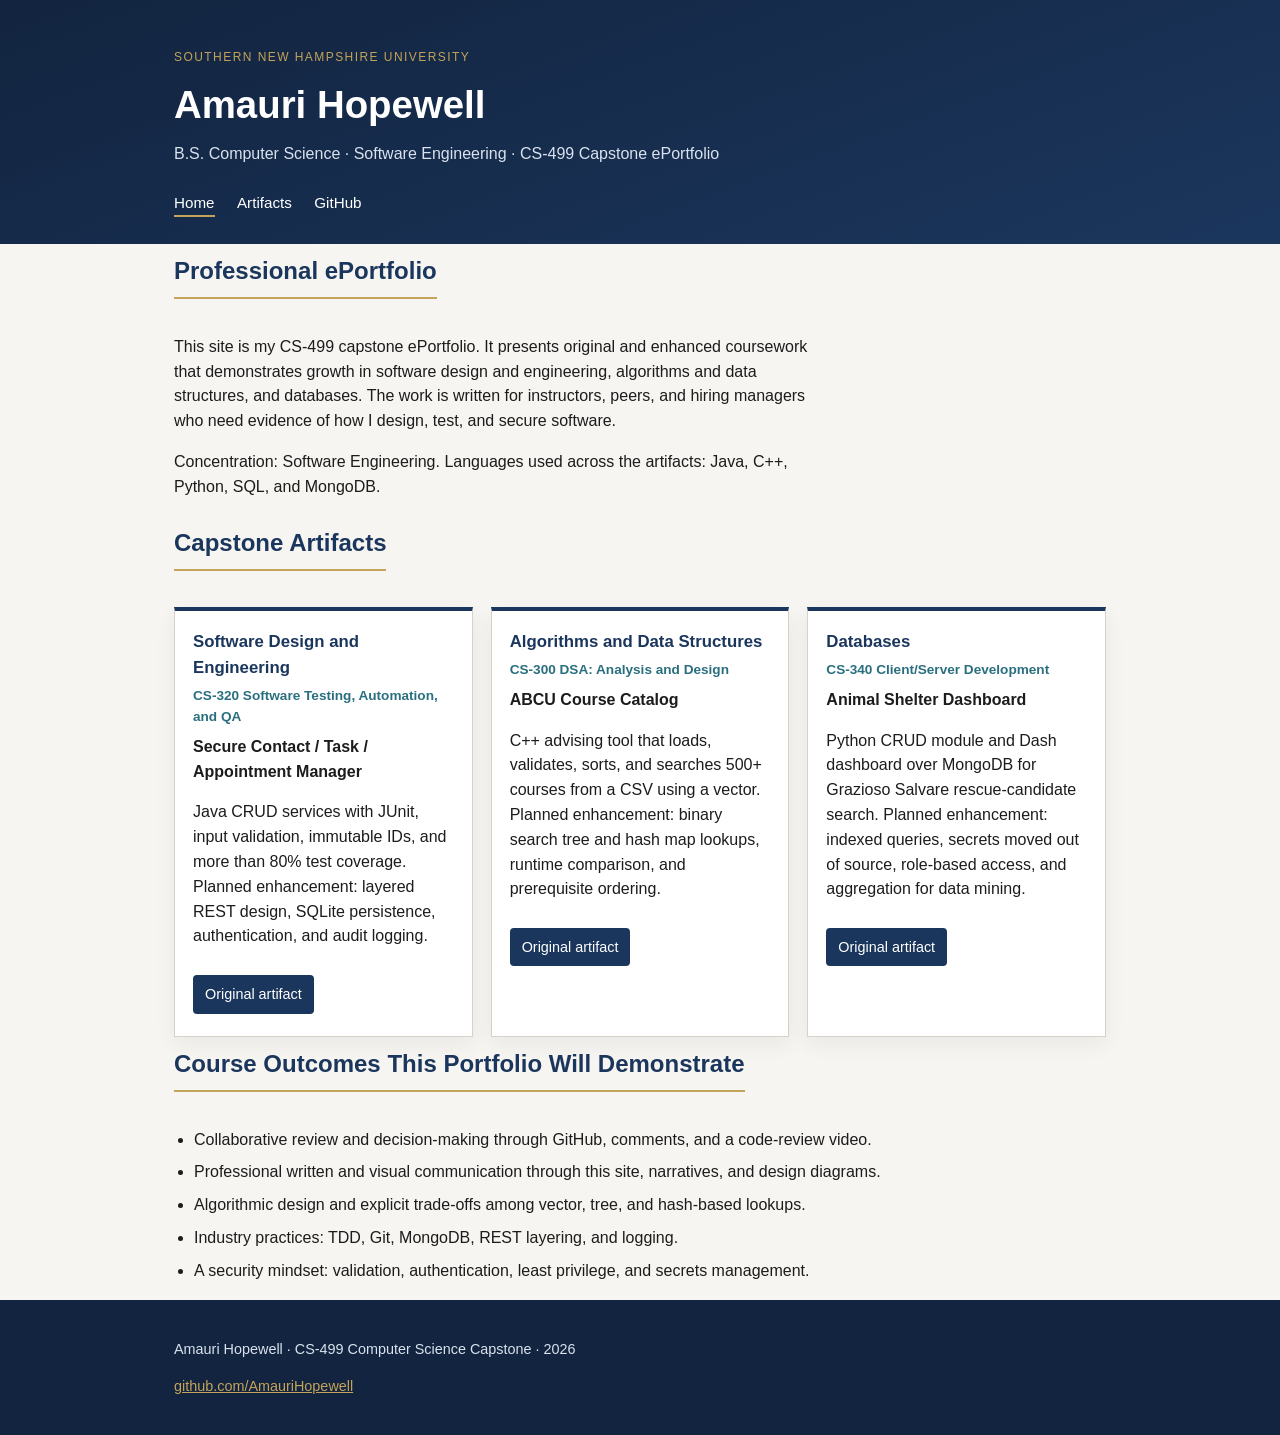
==== index.html @ eaffdd73 "Add CS-499 ePortfolio homepage for GitHub Pages." ====
<!DOCTYPE html>
<html lang="en">
<head>
  <meta charset="UTF-8" />
  <meta name="viewport" content="width=device-width, initial-scale=1" />
  <title>Amauri Hopewell | CS-499 ePortfolio</title>
  <link rel="stylesheet" href="styles.css" />
</head>
<body>
  <header class="site-header">
    <div class="wrap">
      <p class="eyebrow">Southern New Hampshire University</p>
      <h1>Amauri Hopewell</h1>
      <p class="tagline">B.S. Computer Science &middot; Software Engineering &middot; CS-499 Capstone ePortfolio</p>
      <nav>
        <a href="index.html" class="active">Home</a>
        <a href="#artifacts">Artifacts</a>
        <a href="https://github.com/AmauriHopewell" target="_blank" rel="noopener">GitHub</a>
      </nav>
    </div>
  </header>

  <main class="wrap">
    <section class="intro">
      <h2>Professional ePortfolio</h2>
      <p>
        This site is my CS-499 capstone ePortfolio. It presents original and enhanced
        coursework that demonstrates growth in software design and engineering,
        algorithms and data structures, and databases. The work is written for
        instructors, peers, and hiring managers who need evidence of how I design,
        test, and secure software.
      </p>
      <p>
        Concentration: Software Engineering. Languages used across the artifacts:
        Java, C++, Python, SQL, and MongoDB.
      </p>
    </section>

    <section id="artifacts">
      <h2>Capstone Artifacts</h2>
      <div class="cards">
        <article class="card">
          <h3>Software Design and Engineering</h3>
          <p class="origin">CS-320 Software Testing, Automation, and QA</p>
          <h4>Secure Contact / Task / Appointment Manager</h4>
          <p>
            Java CRUD services with JUnit, input validation, immutable IDs, and
            more than 80% test coverage. Planned enhancement: layered REST design,
            SQLite persistence, authentication, and audit logging.
          </p>
          <a class="btn" href="https://github.com/AmauriHopewell/CS320" target="_blank" rel="noopener">Original artifact</a>
        </article>

        <article class="card">
          <h3>Algorithms and Data Structures</h3>
          <p class="origin">CS-300 DSA: Analysis and Design</p>
          <h4>ABCU Course Catalog</h4>
          <p>
            C++ advising tool that loads, validates, sorts, and searches 500+
            courses from a CSV using a vector. Planned enhancement: binary search
            tree and hash map lookups, runtime comparison, and prerequisite ordering.
          </p>
          <a class="btn" href="https://github.com/AmauriHopewell/CS300" target="_blank" rel="noopener">Original artifact</a>
        </article>

        <article class="card">
          <h3>Databases</h3>
          <p class="origin">CS-340 Client/Server Development</p>
          <h4>Animal Shelter Dashboard</h4>
          <p>
            Python CRUD module and Dash dashboard over MongoDB for Grazioso Salvare
            rescue-candidate search. Planned enhancement: indexed queries, secrets
            moved out of source, role-based access, and aggregation for data mining.
          </p>
          <a class="btn" href="https://github.com/AmauriHopewell/CS340" target="_blank" rel="noopener">Original artifact</a>
        </article>
      </div>
    </section>

    <section>
      <h2>Course Outcomes This Portfolio Will Demonstrate</h2>
      <ul class="outcomes">
        <li>Collaborative review and decision-making through GitHub, comments, and a code-review video.</li>
        <li>Professional written and visual communication through this site, narratives, and design diagrams.</li>
        <li>Algorithmic design and explicit trade-offs among vector, tree, and hash-based lookups.</li>
        <li>Industry practices: TDD, Git, MongoDB, REST layering, and logging.</li>
        <li>A security mindset: validation, authentication, least privilege, and secrets management.</li>
      </ul>
    </section>
  </main>

  <footer>
    <div class="wrap">
      <p>Amauri Hopewell &middot; CS-499 Computer Science Capstone &middot; 2026</p>
      <p><a href="https://github.com/AmauriHopewell">github.com/AmauriHopewell</a></p>
    </div>
  </footer>
</body>
</html>
---- styles.css ----
:root {
  --navy: #1b365d;
  --navy-dark: #12243f;
  --teal: #2a6f7f;
  --gold: #c4a35a;
  --paper: #f7f5f1;
  --card: #ffffff;
  --ink: #1c1c1c;
  --muted: #5b6570;
  --line: #d7d2c8;
}

* { box-sizing: border-box; }

html, body {
  margin: 0;
  padding: 0;
  font-family: "Segoe UI", Calibri, Arial, sans-serif;
  color: var(--ink);
  background: var(--paper);
  line-height: 1.55;
}

.wrap {
  max-width: 980px;
  margin: 0 auto;
  padding: 0 24px;
}

.site-header {
  background: linear-gradient(160deg, var(--navy-dark), var(--navy));
  color: #fff;
  padding: 48px 0 28px;
}

.eyebrow {
  letter-spacing: 0.12em;
  text-transform: uppercase;
  font-size: 0.75rem;
  margin: 0 0 8px;
  color: var(--gold);
}

.site-header h1 {
  margin: 0 0 8px;
  font-size: 2.4rem;
  font-weight: 650;
}

.tagline {
  margin: 0 0 24px;
  color: #d9e2ee;
}

nav a {
  color: #fff;
  text-decoration: none;
  margin-right: 18px;
  font-size: 0.95rem;
  border-bottom: 2px solid transparent;
  padding-bottom: 4px;
}

nav a.active,
nav a:hover {
  border-bottom-color: var(--gold);
}

main {
  padding: 36px 0 64px;
}

h2 {
  color: var(--navy);
  margin-top: 8px;
  border-bottom: 2px solid var(--gold);
  padding-bottom: 8px;
  display: inline-block;
}

.intro p { max-width: 72ch; }

.cards {
  display: grid;
  grid-template-columns: repeat(auto-fit, minmax(260px, 1fr));
  gap: 18px;
  margin-top: 16px;
}

.card {
  background: var(--card);
  border: 1px solid var(--line);
  border-top: 4px solid var(--navy);
  padding: 18px 18px 22px;
  box-shadow: 0 8px 20px rgba(18, 36, 63, 0.06);
}

.card h3 {
  margin: 0 0 4px;
  color: var(--navy);
  font-size: 1.05rem;
}

.card h4 { margin: 8px 0; }

.origin {
  margin: 0;
  color: var(--teal);
  font-size: 0.85rem;
  font-weight: 600;
}

.btn {
  display: inline-block;
  margin-top: 10px;
  color: #fff;
  background: var(--navy);
  text-decoration: none;
  padding: 8px 12px;
  border-radius: 4px;
  font-size: 0.9rem;
}

.btn:hover { background: var(--teal); }

.outcomes {
  padding-left: 20px;
}

.outcomes li { margin-bottom: 8px; }

footer {
  background: var(--navy-dark);
  color: #d9e2ee;
  padding: 24px 0;
  font-size: 0.9rem;
}

footer a { color: var(--gold); }

@media (max-width: 640px) {
  .site-header h1 { font-size: 1.8rem; }
  .site-header { padding-top: 32px; }
}
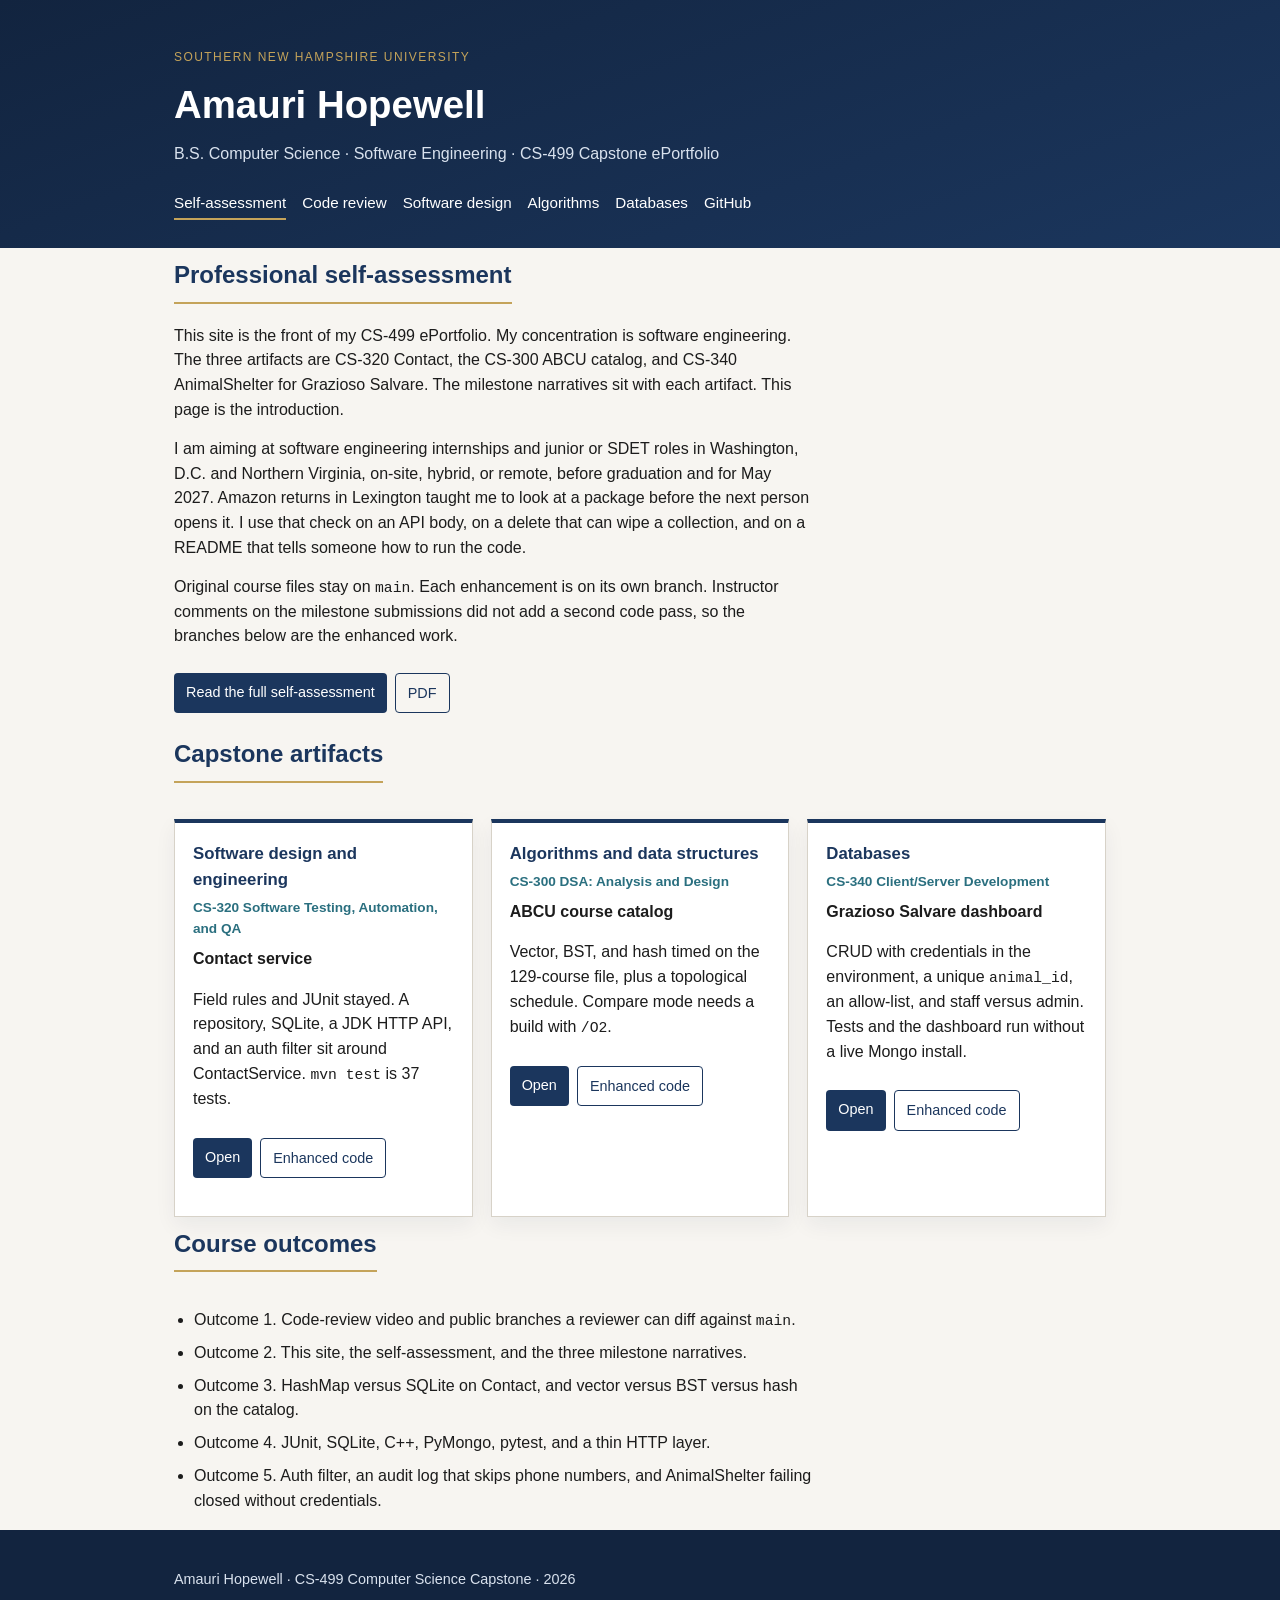
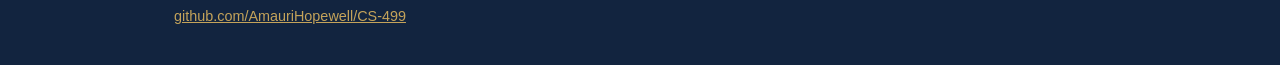
==== commit 3a6449df: "Publish the capstone ePortfolio with enhanced-branch links." ====
--- a/index.html
+++ b/index.html
@@ -13,78 +13,100 @@
       <h1>Amauri Hopewell</h1>
       <p class="tagline">B.S. Computer Science &middot; Software Engineering &middot; CS-499 Capstone ePortfolio</p>
       <nav>
-        <a href="index.html" class="active">Home</a>
-        <a href="#artifacts">Artifacts</a>
+        <a href="index.html" class="active">Self-assessment</a>
+        <a href="code-review.html">Code review</a>
+        <a href="software-design.html">Software design</a>
+        <a href="algorithms.html">Algorithms</a>
+        <a href="databases.html">Databases</a>
         <a href="https://github.com/AmauriHopewell" target="_blank" rel="noopener">GitHub</a>
       </nav>
     </div>
   </header>
 
   <main class="wrap">
-    <section class="intro">
-      <h2>Professional ePortfolio</h2>
+    <section class="intro prose">
+      <h2>Professional self-assessment</h2>
       <p>
-        This site is my CS-499 capstone ePortfolio. It presents original and enhanced
-        coursework that demonstrates growth in software design and engineering,
-        algorithms and data structures, and databases. The work is written for
-        instructors, peers, and hiring managers who need evidence of how I design,
-        test, and secure software.
+        This site is the front of my CS-499 ePortfolio. My concentration is software
+        engineering. The three artifacts are CS-320 Contact, the CS-300 ABCU catalog,
+        and CS-340 AnimalShelter for Grazioso Salvare. The milestone narratives sit
+        with each artifact. This page is the introduction.
       </p>
       <p>
-        Concentration: Software Engineering. Languages used across the artifacts:
-        Java, C++, Python, SQL, and MongoDB.
+        I am aiming at software engineering internships and junior or SDET roles in
+        Washington, D.C. and Northern Virginia, on-site, hybrid, or remote, before
+        graduation and for May 2027. Amazon returns in Lexington taught me to look
+        at a package before the next person opens it. I use that check on an API
+        body, on a delete that can wipe a collection, and on a README that tells
+        someone how to run the code.
+      </p>
+      <p>
+        Original course files stay on <code>main</code>. Each enhancement is on its
+        own branch. Instructor comments on the milestone submissions did not add a
+        second code pass, so the branches below are the enhanced work.
+      </p>
+      <p class="actions">
+        <a class="btn" href="self-assessment.html">Read the full self-assessment</a>
+        <a class="btn alt" href="docs/CS-499_7-1_Professional_Self_Assessment_Amauri_Hopewell.pdf">PDF</a>
       </p>
     </section>
 
     <section id="artifacts">
-      <h2>Capstone Artifacts</h2>
+      <h2>Capstone artifacts</h2>
       <div class="cards">
         <article class="card">
-          <h3>Software Design and Engineering</h3>
+          <h3>Software design and engineering</h3>
           <p class="origin">CS-320 Software Testing, Automation, and QA</p>
-          <h4>Secure Contact / Task / Appointment Manager</h4>
+          <h4>Contact service</h4>
           <p>
-            Java CRUD services with JUnit, input validation, immutable IDs, and
-            more than 80% test coverage. Planned enhancement: layered REST design,
-            SQLite persistence, authentication, and audit logging.
+            Field rules and JUnit stayed. A repository, SQLite, a JDK HTTP API,
+            and an auth filter sit around ContactService. <code>mvn test</code> is 37 tests.
           </p>
-          <a class="btn" href="https://github.com/AmauriHopewell/CS320" target="_blank" rel="noopener">Original artifact</a>
+          <p class="actions">
+            <a class="btn" href="software-design.html">Open</a>
+            <a class="btn alt" href="https://github.com/AmauriHopewell/CS320/tree/cs499-milestone-two/enhanced" target="_blank" rel="noopener">Enhanced code</a>
+          </p>
         </article>
 
         <article class="card">
-          <h3>Algorithms and Data Structures</h3>
+          <h3>Algorithms and data structures</h3>
           <p class="origin">CS-300 DSA: Analysis and Design</p>
-          <h4>ABCU Course Catalog</h4>
+          <h4>ABCU course catalog</h4>
           <p>
-            C++ advising tool that loads, validates, sorts, and searches 500+
-            courses from a CSV using a vector. Planned enhancement: binary search
-            tree and hash map lookups, runtime comparison, and prerequisite ordering.
+            Vector, BST, and hash timed on the 129-course file, plus a topological
+            schedule. Compare mode needs a build with <code>/O2</code>.
           </p>
-          <a class="btn" href="https://github.com/AmauriHopewell/CS300" target="_blank" rel="noopener">Original artifact</a>
+          <p class="actions">
+            <a class="btn" href="algorithms.html">Open</a>
+            <a class="btn alt" href="https://github.com/AmauriHopewell/CS300/tree/cs499-milestone-three/enhanced" target="_blank" rel="noopener">Enhanced code</a>
+          </p>
         </article>
 
         <article class="card">
           <h3>Databases</h3>
           <p class="origin">CS-340 Client/Server Development</p>
-          <h4>Animal Shelter Dashboard</h4>
+          <h4>Grazioso Salvare dashboard</h4>
           <p>
-            Python CRUD module and Dash dashboard over MongoDB for Grazioso Salvare
-            rescue-candidate search. Planned enhancement: indexed queries, secrets
-            moved out of source, role-based access, and aggregation for data mining.
+            CRUD with credentials in the environment, a unique <code>animal_id</code>,
+            an allow-list, and staff versus admin. Tests and the dashboard run
+            without a live Mongo install.
           </p>
-          <a class="btn" href="https://github.com/AmauriHopewell/CS340" target="_blank" rel="noopener">Original artifact</a>
+          <p class="actions">
+            <a class="btn" href="databases.html">Open</a>
+            <a class="btn alt" href="https://github.com/AmauriHopewell/CS340/tree/cs499-milestone-four/enhanced" target="_blank" rel="noopener">Enhanced code</a>
+          </p>
         </article>
       </div>
     </section>
 
-    <section>
-      <h2>Course Outcomes This Portfolio Will Demonstrate</h2>
+    <section class="prose">
+      <h2>Course outcomes</h2>
       <ul class="outcomes">
-        <li>Collaborative review and decision-making through GitHub, comments, and a code-review video.</li>
-        <li>Professional written and visual communication through this site, narratives, and design diagrams.</li>
-        <li>Algorithmic design and explicit trade-offs among vector, tree, and hash-based lookups.</li>
-        <li>Industry practices: TDD, Git, MongoDB, REST layering, and logging.</li>
-        <li>A security mindset: validation, authentication, least privilege, and secrets management.</li>
+        <li>Outcome 1. Code-review video and public branches a reviewer can diff against <code>main</code>.</li>
+        <li>Outcome 2. This site, the self-assessment, and the three milestone narratives.</li>
+        <li>Outcome 3. HashMap versus SQLite on Contact, and vector versus BST versus hash on the catalog.</li>
+        <li>Outcome 4. JUnit, SQLite, C++, PyMongo, pytest, and a thin HTTP layer.</li>
+        <li>Outcome 5. Auth filter, an audit log that skips phone numbers, and AnimalShelter failing closed without credentials.</li>
       </ul>
     </section>
   </main>
@@ -92,7 +114,7 @@
   <footer>
     <div class="wrap">
       <p>Amauri Hopewell &middot; CS-499 Computer Science Capstone &middot; 2026</p>
-      <p><a href="https://github.com/AmauriHopewell">github.com/AmauriHopewell</a></p>
+      <p><a href="https://github.com/AmauriHopewell/CS-499">github.com/AmauriHopewell/CS-499</a></p>
     </div>
   </footer>
 </body>
--- a/styles.css
+++ b/styles.css
@@ -52,10 +52,15 @@
   color: #d9e2ee;
 }
 
+nav {
+  display: flex;
+  flex-wrap: wrap;
+  gap: 8px 16px;
+}
+
 nav a {
   color: #fff;
   text-decoration: none;
-  margin-right: 18px;
   font-size: 0.95rem;
   border-bottom: 2px solid transparent;
   padding-bottom: 4px;
@@ -123,6 +128,39 @@
 
 .btn:hover { background: var(--teal); }
 
+.btn.alt {
+  background: transparent;
+  color: var(--navy);
+  border: 1px solid var(--navy);
+}
+
+.btn.alt:hover {
+  background: var(--navy);
+  color: #fff;
+}
+
+.actions {
+  display: flex;
+  flex-wrap: wrap;
+  gap: 8px;
+}
+
+.prose { max-width: 72ch; }
+
+.prose p { margin: 0 0 14px; }
+
+.note {
+  background: #fff;
+  border-left: 4px solid var(--gold);
+  padding: 12px 14px;
+  margin: 16px 0;
+}
+
+code {
+  font-family: Consolas, "Courier New", monospace;
+  font-size: 0.92em;
+}
+
 .outcomes {
   padding-left: 20px;
 }
